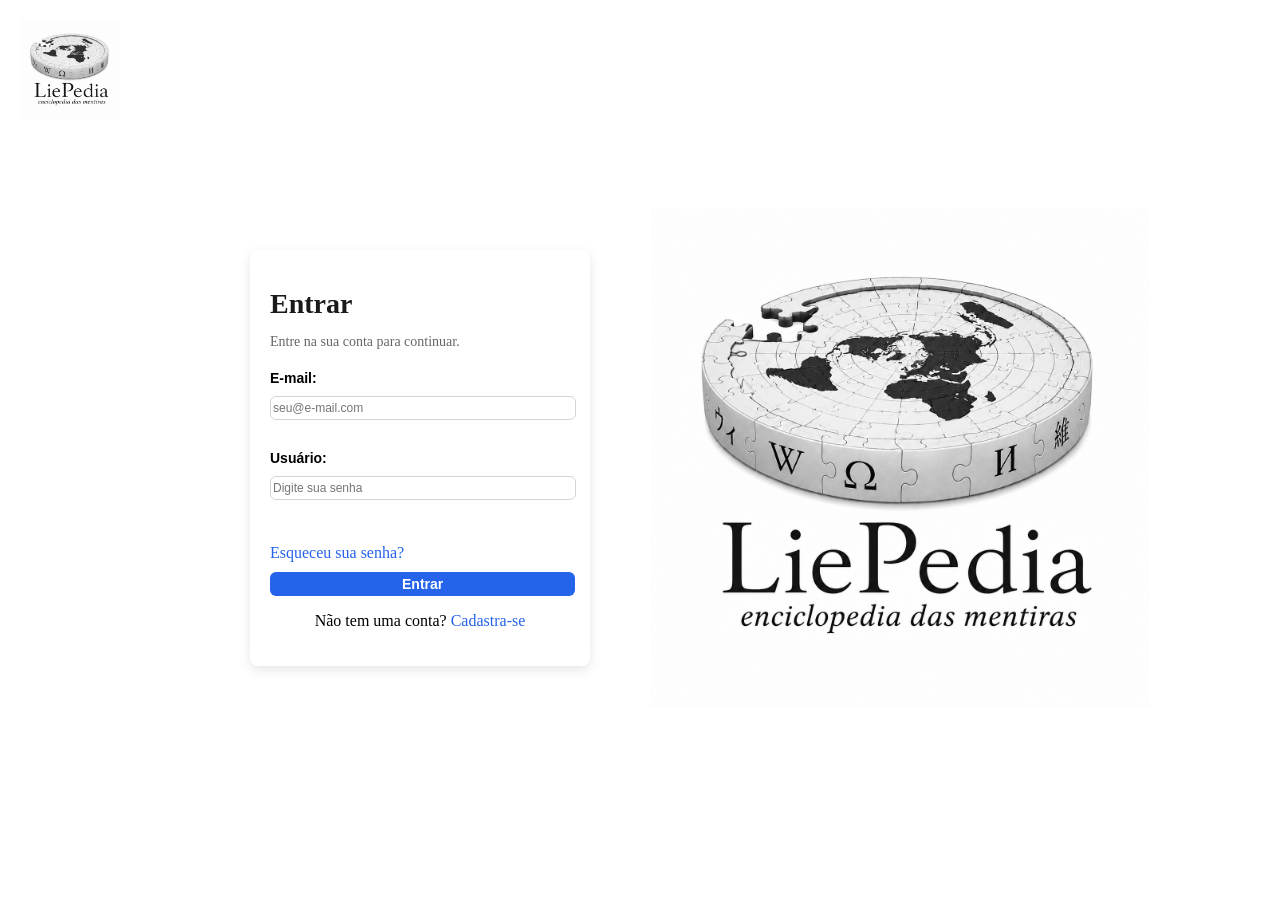
==== tela_login/index.html @ 3df62179 "Primeiro commit: estrutura inicial do projeto" ====
<!DOCTYPE html>
<html lang="pt-br">
<head>
    <meta charset="UTF-8">
    <meta name="viewport" content="width=device-width, initial-scale=1.0">
    <link rel="stylesheet" href="style.css">
    <title>Liepedia</title>
</head>
<body>
    <img src ="Imagens/logo1.png" class = "logo">
    <div class="conteiner">
        <div class="caixa">
            <h1 class="TituloPrimario">Entrar</h1>
            <p class="Subtitulo">Entre na sua conta para continuar.</p>
            <p class="TextEmail">E-mail:</p>
            <input type="email" id="E-mail" placeholder="seu@e-mail.com">
            <p class="TextUsuario">Usuário:</p>
            <input type="password" id="Senha" placeholder="Digite sua senha">
            <a class="RefazerSenhaLink" href="#"><br>Esqueceu sua senha?<br></a>
            <button type="submit">Entrar</button>
            <p class="TextoCadastro">Não tem uma conta? <a href="#" class="FazerCadastroLink">Cadastra-se</a></p>
        </div>

        <img src="Imagens/logo1.png" class="LogoMax">
    </div>
</body>   
</html>
---- tela_login/style.css ----
body{
    background-color: white;
}

.logo{
    position: absolute;
    top: 20px;
    left: 20px;
    width: 100px;
    height: 100px;
}

.caixa{
    background-color: white;
    border-radius: 8px;
    height: auto;
    box-shadow: 0px 4px 12px rgba(0, 0, 0, 0.1);
    padding: 20px;
    max-width: 300px;
    margin-left: 120px;
}

.TituloPrimario {
    font-size: 28px;
    font-weight: bold;
    margin-bottom: 4px;
    color: #1a1a1a;
}

.Subtitulo{
    color: #666;
    font-size: 14px;
    margin-bottom: 20px;

}

.TextEmail{
    font-weight: bold;
    font-size: 14px;
    margin-bottom: 10px;
    font-family: 'Inter', Sans-serif;
}

.TextUsuario{
    font-weight: bold;
    font-size: 14px;
    margin-bottom: 10px;
    font-family: 'Inter', Sans-serif
}

input{
    width: 100%;
    height: 20px;
    border: 1px solid #d1d5db;
    border-radius: 6px;
    font-size: 12px;
    font-family: 'Inter', sans-serif;
    margin-bottom: 16px;
}

input:focus{
    outline: none;
    border-color:#2563eb;
    box-shadow:0 0 0 1px rgba(37,99,235,0.1)

}

.RefazerSenhaLink{
    color: #2563eb;
    margin-bottom: 16px;
    margin-top: 10px;
    margin-bottom: 10px;
    text-decoration:none;
    display: block;

}

.RefazerSenhaLink:hover{
    text-decoration: underline;
}

.FazerCadastroLink{
    color: #2563eb;
    margin-bottom: 16px;
    text-decoration:none;
    text-align: center;

}

.FazerCadastroLink:hover{
    text-decoration: underline;
}

.TextoCadastro{
    text-align: center;
}

button{
    background-color: #2563eb;
    color: white;
    border: none;
    padding: 4px 132px;
    border-radius: 6px;
    cursor:pointer;
    font-size: 14px;
    font-weight: 600;

}

.conteiner{
    display: flex;
    align-items: center;
    justify-content: center;
    gap: 60px;
    min-height: 100vh;
}
.LogoMax{
    position:static;
    width: 500px;
    height: auto;

}
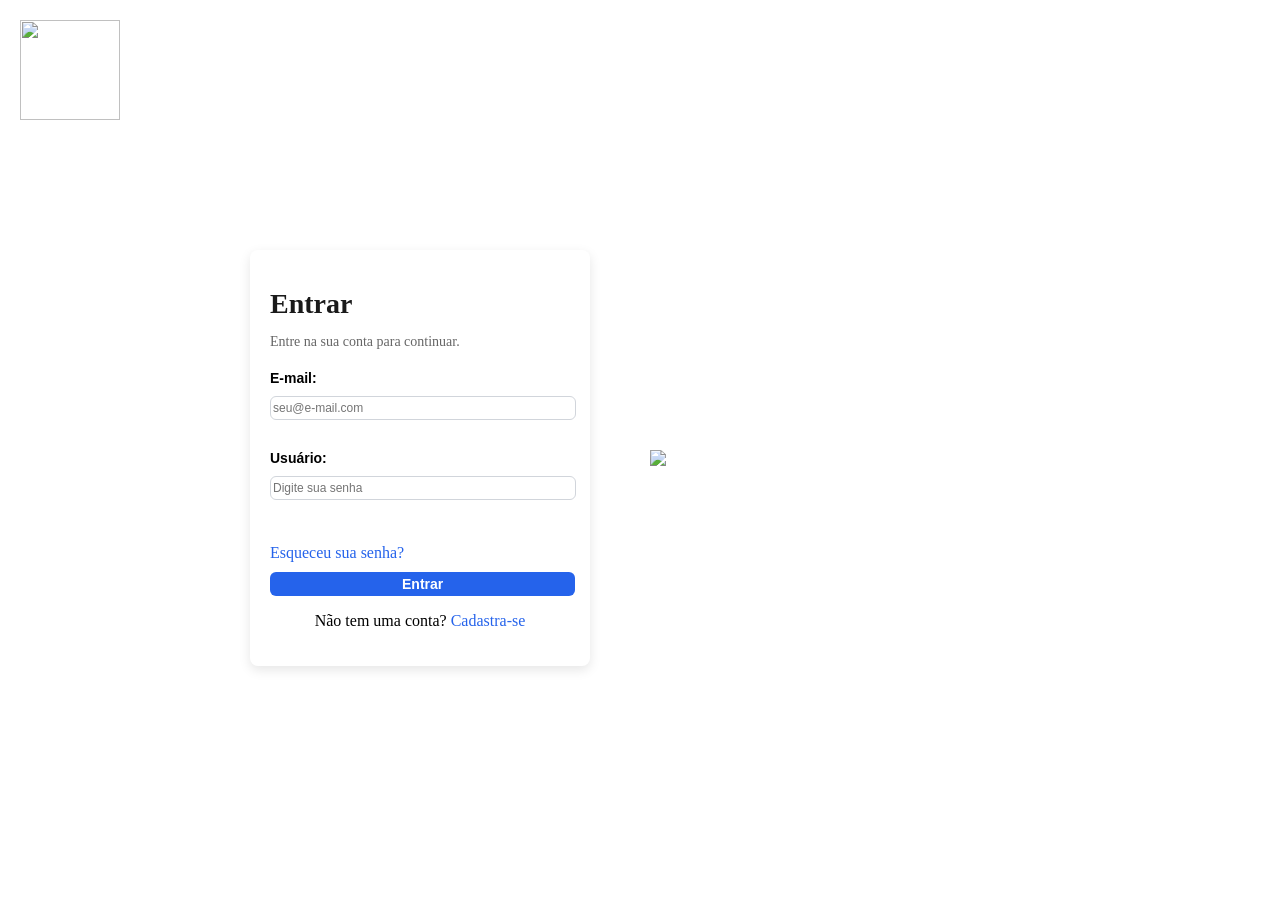
==== commit 51795d85: "Alterações a serem confirmadas" ====
--- a/tela_login/index.html
+++ b/tela_login/index.html
@@ -7,7 +7,7 @@
     <title>Liepedia</title>
 </head>
 <body>
-    <img src ="Imagens/logo1.png" class = "logo">
+    <img src ="\Users\pqgam\OneDrive\Documentos\LiePedia Project\Imagens\logo1.png" class = "logo">
     <div class="conteiner">
         <div class="caixa">
             <h1 class="TituloPrimario">Entrar</h1>
@@ -21,7 +21,7 @@
             <p class="TextoCadastro">Não tem uma conta? <a href="#" class="FazerCadastroLink">Cadastra-se</a></p>
         </div>
 
-        <img src="Imagens/logo1.png" class="LogoMax">
+        <img src="\Users\pqgam\OneDrive\Documentos\LiePedia Project\Imagens\logo1.png" class="LogoMax">
     </div>
 </body>   
 </html>
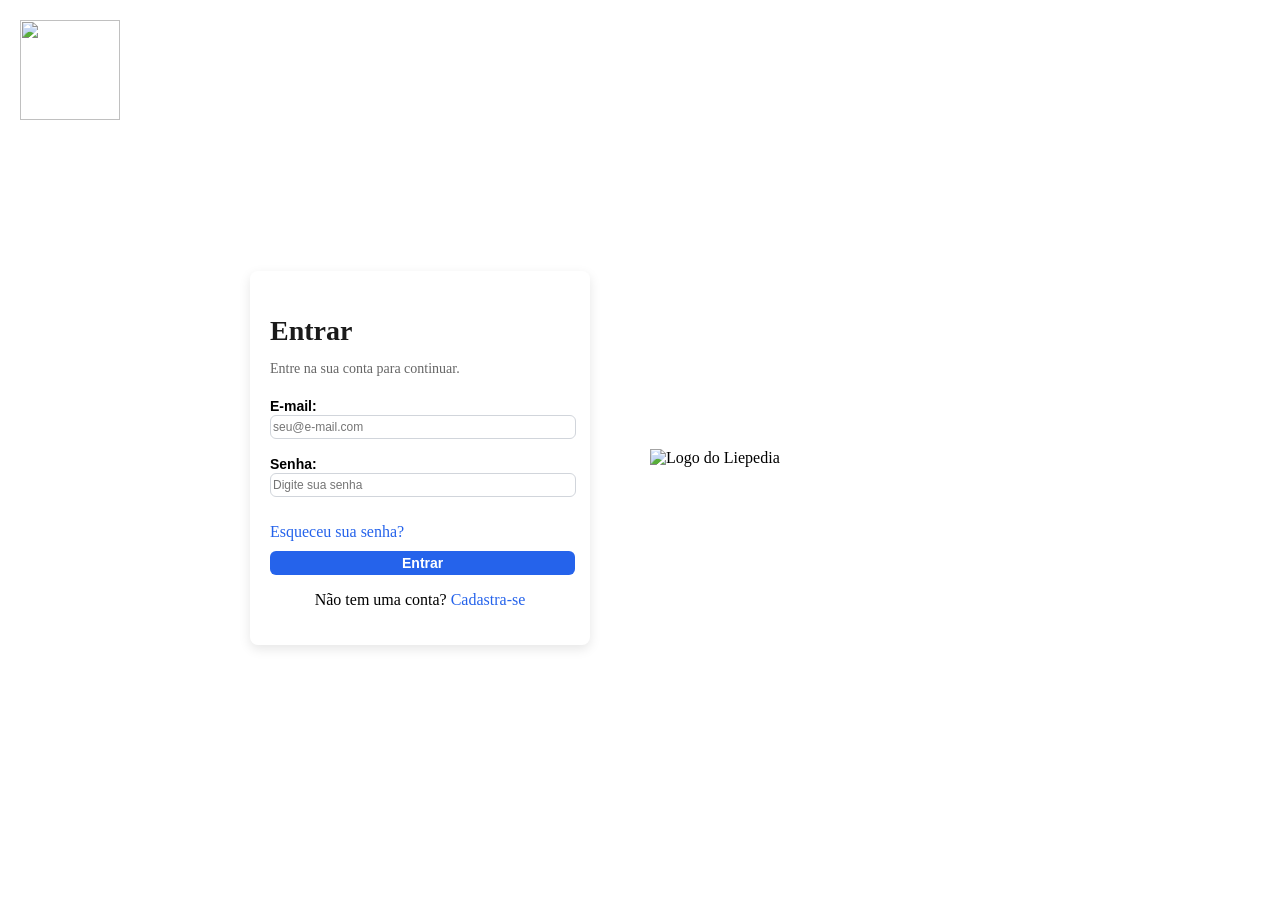
==== commit 9456af6a: "Criação de elementos de acessibilidade nas paginas  de login e cadastro" ====
--- a/tela_login/index.html
+++ b/tela_login/index.html
@@ -4,24 +4,73 @@
     <meta charset="UTF-8">
     <meta name="viewport" content="width=device-width, initial-scale=1.0">
     <link rel="stylesheet" href="style.css">
-    <title>Liepedia</title>
+    <title>Liepedia - Login</title>
 </head>
+
+<!--COMANDO PARA ADICIONAR COMENT-->
+<!--TODA IMAGEM TEM QUE TER LEGENDA-->
+<!--O FORMULARIO É A INTERASÃO DO USUARIO COM O SERVIDOR-->
+<!--PERSISTENCIA DE DADOS NO CLIENTE É FEITA SOMENTE PARA MELHOR EXPERIÊNCIA DO USUARIO, É NECESSARIO REALIZAR A VERIFICACAO NO SERVER-->
+<!--TEXT AREA PARA UTILIZAR PARA O ARTIGO-->
+<!--CHECK BOX PARA MARCAR-->
+
 <body>
-    <img src ="\Users\pqgam\OneDrive\Documentos\LiePedia Project\Imagens\logo1.png" class = "logo">
-    <div class="conteiner">
-        <div class="caixa">
-            <h1 class="TituloPrimario">Entrar</h1>
-            <p class="Subtitulo">Entre na sua conta para continuar.</p>
-            <p class="TextEmail">E-mail:</p>
-            <input type="email" id="E-mail" placeholder="seu@e-mail.com">
-            <p class="TextUsuario">Usuário:</p>
-            <input type="password" id="Senha" placeholder="Digite sua senha">
-            <a class="RefazerSenhaLink" href="#"><br>Esqueceu sua senha?<br></a>
-            <button type="submit">Entrar</button>
-            <p class="TextoCadastro">Não tem uma conta? <a href="#" class="FazerCadastroLink">Cadastra-se</a></p>
-        </div>
+    <head>
+        <img 
+            src ="\Users\pqgam\OneDrive\Documentos\LiePedia Project\Imagens\logo1.png" 
+            class = "logo" 
+            alt="">
+    </head>
 
-        <img src="\Users\pqgam\OneDrive\Documentos\LiePedia Project\Imagens\logo1.png" class="LogoMax">
-    </div>
+        <main>
+
+            <div class="conteiner">
+                <section class="caixa">
+                    <h1 class="TituloPrimario">Entrar</h1>
+
+                    <p class="Subtitulo">Entre na sua conta para continuar.</p>
+
+
+                    <form>
+
+                        <label class="TextEmail" for="email">E-mail:</label>
+
+                        <input 
+                            type="email" 
+                            id="email" 
+                            placeholder="seu@e-mail.com"
+                            autocomplete="email"
+                            required
+                            name="email">
+
+
+                        <label class="TextUsuario" for="senha">Senha:</label>
+
+                        <input 
+                            type="password" 
+                            id="senha" 
+                            placeholder="Digite sua senha" 
+                            name="senha"
+                            required>
+
+
+                        <a class="RefazerSenhaLink" href="#">Esqueceu sua senha?</a>
+                        <button type="submit">Entrar</button>
+
+                    </form>
+
+                    <p class="TextoCadastro">
+                        Não tem uma conta? 
+                        <a href="#" class="FazerCadastroLink">
+                            Cadastra-se</a></p>
+
+                </section>
+
+                    <img 
+                        src="\Users\pqgam\OneDrive\Documentos\LiePedia Project\Imagens\logo1.png" 
+                        class="LogoMax" 
+                        alt="Logo do Liepedia">
+            </div>
+    </main>
 </body>   
 </html>
--- a/tela_login/style.css
+++ b/tela_login/style.css
@@ -121,3 +121,4 @@
 
 }
 
+
